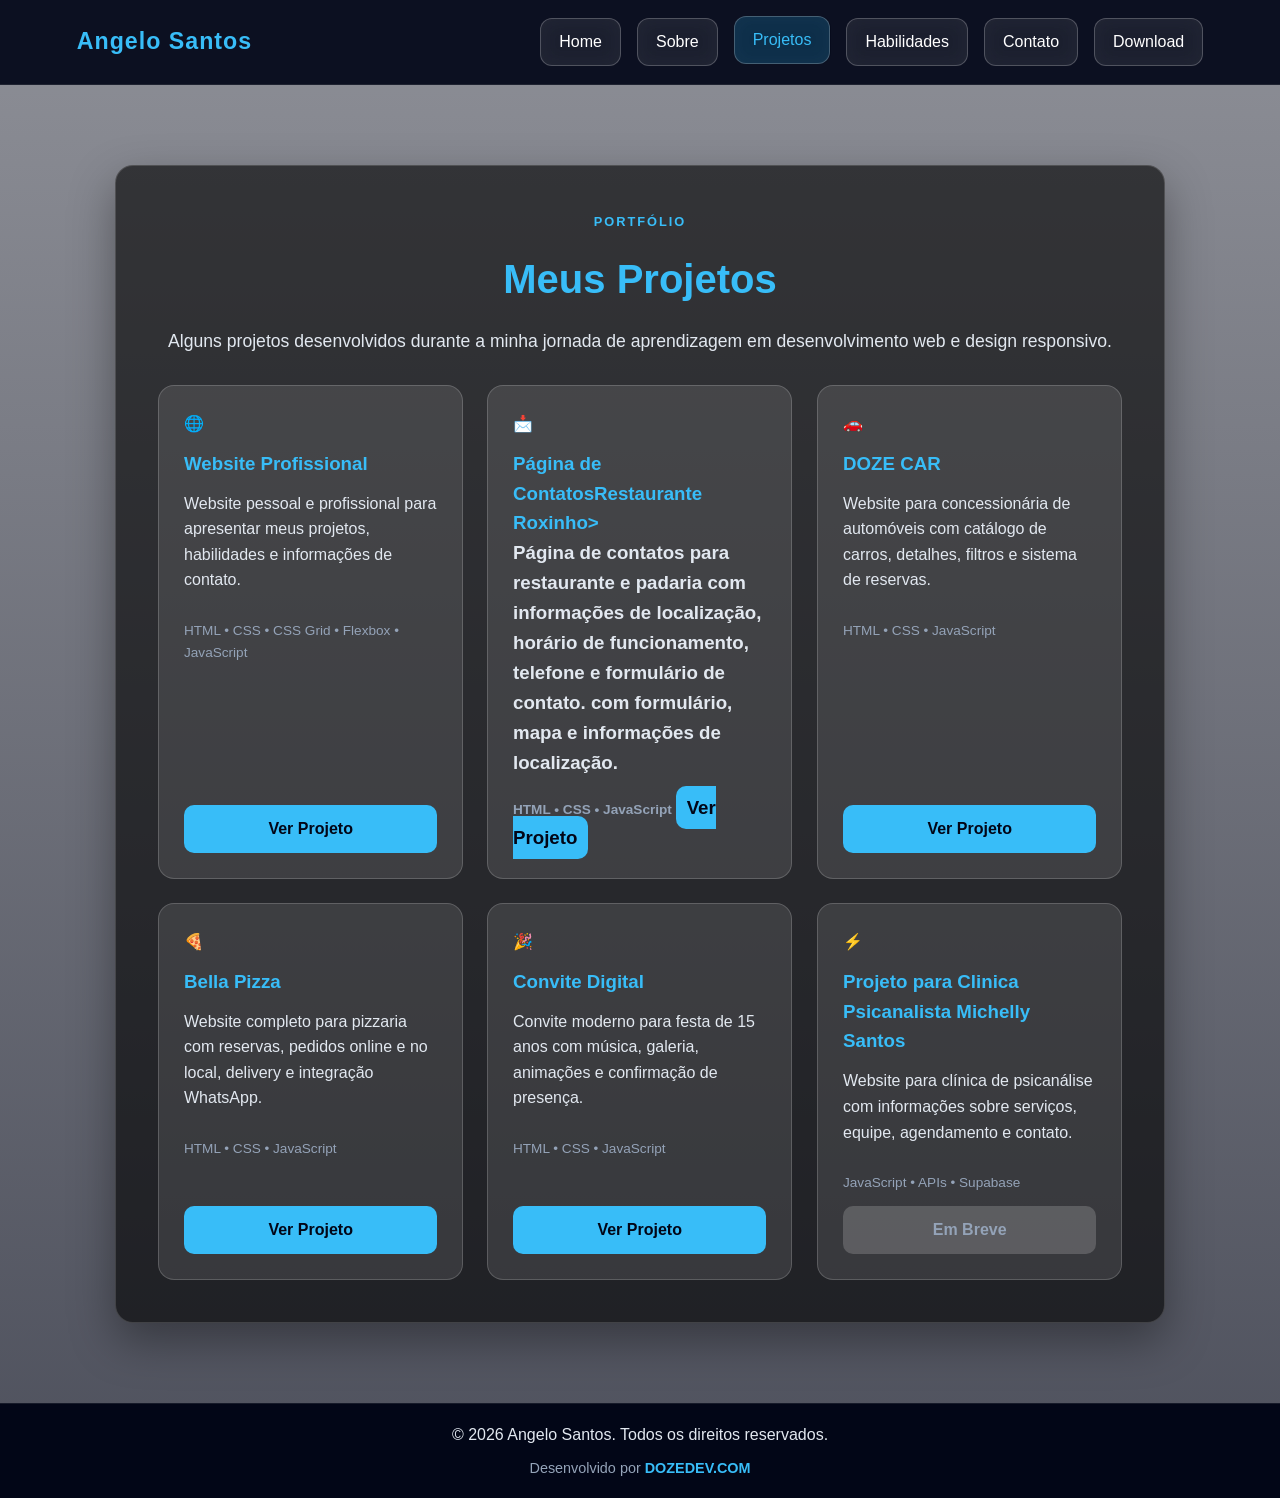
==== projeto.html @ 3544f1a5 "Atualização 25.5.1" ====
<!DOCTYPE html>
<html lang="pt">

<head>
    <meta charset="UTF-8" />
    <meta name="viewport" content="width=device-width, initial-scale=1.0" />

    <title>Projetos | Angelo Santos</title>

    <meta name="description"
        content="Conheça os projetos desenvolvidos por Angelo Santos durante sua formação em desenvolvimento web." />

    <link rel="stylesheet" href="style.css" />
</head>

<body>

    <!-- ==========================================
         HEADER
    ========================================== -->

    <header>

        <nav class="navbar">

            <a href="index.html" class="logo">
                Angelo Santos
            </a>

            <ul class="nav-links">

                <li>
                    <a href="index.html">
                        Home
                    </a>
                </li>

                <li>
                    <a href="sobre.html">
                        Sobre
                    </a>
                </li>

                <li>
                    <a href="projeto.html" class="active">
                        Projetos
                    </a>
                </li>

                <li>
                    <a href="habilidades.html">
                        Habilidades
                    </a>
                </li>

                <li>
                    <a href="contactos.html">
                        Contato
                    </a>
                </li>

                <li>
                    <a href="download.html">
                        Download
                    </a>
                </li>

            </ul>

        </nav>

    </header>

    <!-- ==========================================
         MAIN
    ========================================== -->

    <main>

        <section class="section" id="projetos">

            <div class="glass-box">

                <span class="tag">
                    Portfólio
                </span>

                <h2>
                    Meus Projetos
                </h2>

                <p class="intro-projetos">
                    Alguns projetos desenvolvidos durante a minha jornada de aprendizagem
                    em desenvolvimento web e design responsivo.
                </p>

                <div class="projects-grid">

                    <!-- PROJETO 1 -->

                    <article class="project-card">

                        <div class="project-icon">
                            🌐
                        </div>

                        <h3>
                            Website Profissional
                        </h3>

                        <p>
                            Website pessoal e profissional para apresentar meus projetos,
                            habilidades e informações de contato.
                        </p>

                        <span class="tech">
                            HTML • CSS • CSS Grid • Flexbox • JavaScript
                        </span>

                        <a href="https://angelosantos824.github.io/usedoze"
                           class="project-link">
                            Ver Projeto
                        </a>

                    </article>

                    <!-- PROJETO 2 -->

                    <article class="project-card">

                        <div class="project-icon">
                            📩
                        </div>

                        <h3>
                            Página de ContatosRestaurante Roxinho>

                        <p>
                            Página de contatos para restaurante e padaria com informações de localização, horário de funcionamento,
                             telefone e formulário de contato.
                            com formulário, mapa e informações de localização.
                        </p>

                        <span class="tech">
                            HTML • CSS • JavaScript
                        </span>

                        <a href="https://angelosantos824.github.io/Roxinho"
                           class="project-link">
                            Ver Projeto
                        </a>

                    </article>

                    <!-- PROJETO 3 -->

                    <article class="project-card">

                        <div class="project-icon">
                            🚗
                        </div>

                        <h3>
                            DOZE CAR
                        </h3>

                        <p>
                            Website para concessionária de automóveis com catálogo de carros, detalhes, filtros e
                             sistema de reservas.
                        </p>

                        <span class="tech">
                            HTML • CSS • JavaScript
                        </span>

                        <a href="https://angelosantos824.github.io/DOZE-CAR/"
                           class="project-link">
                            Ver Projeto
                        </a>

                    </article>

                    <!-- PROJETO 4 -->

                    <article class="project-card">

                        <div class="project-icon">
                            🍕
                        </div>

                        <h3>
                            Bella Pizza
                        </h3>

                        <p>
                            Website completo para pizzaria com reservas,
                            pedidos online e no local, delivery e integração WhatsApp.
                        </p>

                        <span class="tech">
                            HTML • CSS • JavaScript
                        </span>

                        <a href="https://angelosantos824.github.io/Bela-Pizza/"
                           class="project-link">
                            Ver Projeto
                        </a>

                    </article>

                    <!-- PROJETO 5 -->

                    <article class="project-card">

                        <div class="project-icon">
                            🎉
                        </div>

                        <h3>
                            Convite Digital
                        </h3>

                        <p>
                            Convite moderno para festa de 15 anos com música,
                            galeria, animações e confirmação de presença.
                        </p>

                        <span class="tech">
                            HTML • CSS • JavaScript
                        </span>

                        <a href="https://angelosantos824.github.io/15y/"
                           class="project-link">
                            Ver Projeto
                        </a>

                    </article>

                    <!-- PROJETO 6 -->

                    <article class="project-card">

                        <div class="project-icon">
                            ⚡
                        </div>

                        <h3>
                            Projeto para Clinica Psicanalista Michelly Santos
                        </h3>

                        <p>
                            Website para clínica de psicanálise com informações sobre serviços, equipe, agendamento e contato.
                        </p>

                        <span class="tech">
                            JavaScript • APIs • Supabase
                        </span>

                        <a href="https://www.michellysantospsi.com/"
                           class="project-link disabled">
                            Em Breve
                        </a>

                    </article>

                </div>

            </div>

        </section>

    </main>

    <!-- ==========================================
         FOOTER
    ========================================== -->

    <footer class="footer">

        <p>
            &copy; 2026 Angelo Santos. Todos os direitos reservados.
        </p>

        <p class="dev-footer">
            Desenvolvido por

            <a href="https://angelosantos824.github.io/usedoze/"
               target="_blank"
               rel="noopener noreferrer">

                DOZEDEV.COM

            </a>
        </p>

    </footer>

</body>

</html>
---- style.css ----
/* ==========================================
   PORTFÓLIO ANGELO SANTOS - STYLE.CSS
========================================== */

/* RESET */
* {
  margin: 0;
  padding: 0;
  box-sizing: border-box;
}

/* BASE */
html {
  scroll-behavior: smooth;
}

body {
  min-height: 100vh;
  font-family: Arial, Helvetica, sans-serif;
  color: #e2e8f0;
  line-height: 1.6;
  background:
    linear-gradient(rgba(2, 6, 23, 0.45), rgba(2, 6, 23, 0.7)),
    url("Imagens/fundo.avif") no-repeat center center fixed;
  background-size: cover;
}

img {
  max-width: 100%;
  display: block;
}

main {
  min-height: calc(100vh - 140px);
}

/* NAVBAR */
.navbar {
  display: flex;
  justify-content: space-between;
  align-items: center;
  padding: 18px 6%;
  background: rgba(2, 6, 23, 0.92);
  backdrop-filter: blur(12px);
  position: sticky;
  top: 0;
  z-index: 1000;
}

.logo {
  font-size: 1.45rem;
  font-weight: 800;
  color: #38bdf8;
  letter-spacing: 1px;
}

.nav-links {
  list-style: none;
  display: flex;
  gap: 16px;
}

.nav-links a {
  display: inline-block;
  color: #fff;
  text-decoration: none;
  background: rgba(255, 255, 255, 0.1);
  padding: 10px 18px;
  border-radius: 12px;
  border: 1px solid rgba(255, 255, 255, 0.22);
  backdrop-filter: blur(10px);
  transition: 0.3s ease;
}

.nav-links a:hover,
.nav-links a.active {
  background: rgba(56, 189, 248, 0.22);
  color: #38bdf8;
  transform: translateY(-2px);
}

/* SECTIONS */
.section {
  padding: 80px 20px;
  display: flex;
  justify-content: center;
  align-items: center;
  animation: fadeUp 0.8s ease both;
}

.glass-box {
  width: min(1050px, 100%);
  background: rgba(0, 0, 0, 0.62);
  padding: 42px;
  border-radius: 18px;
  border: 1px solid rgba(255,255,255,0.15);
  backdrop-filter: blur(8px);
  box-shadow: 0 18px 45px rgba(0,0,0,0.35);
  text-align: center;
  animation: fadeUp 1s ease both;
}

.section h1,
.section h2 {
  color: #38bdf8;
  margin-bottom: 16px;
}

.section h1 {
  font-size: clamp(2.2rem, 6vw, 4rem);
}

.section h2 {
  font-size: clamp(1.7rem, 4vw, 2.5rem);
}

.section p {
  margin-bottom: 15px;
}

/* HOME */
#home .glass-box {
  align-items: center;
}

.home-img {
  margin: 24px auto;
  max-width: 420px;
  border-radius: 14px;
  transition: 0.3s ease;
}

.home-img:hover {
  transform: scale(1.04);
}

/* NOTÍCIAS */
.container-noticias {
  display: flex;
  flex-wrap: wrap;
  gap: 20px;
  margin-top: 30px;
}

.noticia {
  flex: 1 1 300px;
  background: rgba(255,255,255,0.1);
  padding: 16px;
  border-radius: 14px;
  border: 1px solid rgba(255,255,255,0.15);
  transition: 0.3s ease;
  text-align: left;
}

.noticia:hover {
  transform: translateY(-6px);
  box-shadow: 0 12px 25px rgba(0,0,0,0.3);
}

.noticia img {
  width: 100%;
  height: 170px;
  object-fit: cover;
  border-radius: 10px;
  margin-bottom: 12px;
}

.conteudo h3 {
  color: #38bdf8;
  margin-bottom: 8px;
}

/* SOBRE */
#sobre p {
  font-size: 1rem;
  line-height: 1.7;
}

.sobre-extra {
  margin-top: 20px;
  font-style: italic;
  color: #94a3b8;
}

/* PROJETOS */
.intro-projetos {
  margin-bottom: 15px;
  font-size: 1.1rem;
}

.destaque {
  margin-top: 15px;
  font-style: italic;
  color: #94a3b8;
}

.projetos-placeholder {
  margin-top: 30px;
  padding: 25px;
  border-radius: 14px;
  background: rgba(255, 255, 255, 0.08);
  border: 1px dashed rgba(255, 255, 255, 0.3);
  font-weight: bold;
  color: #38bdf8;
}

.projects-grid {
  display: grid;
  grid-template-columns: repeat(auto-fit, minmax(260px, 1fr));
  gap: 24px;
  margin-top: 30px;
}

.project-card {
  background: rgba(255,255,255,0.1);
  border-radius: 16px;
  padding: 25px;
  border: 1px solid rgba(255,255,255,0.18);
  transition: 0.3s ease;
  display: flex;
  flex-direction: column;
  gap: 12px;
  text-align: left;
}

.project-card:hover {
  transform: translateY(-6px);
  background: rgba(56,189,248,0.15);
}

.project-card h3 {
  color: #38bdf8;
}

.project-card p {
  color: #e2e8f0;
}

.tech {
  font-size: 0.85rem;
  color: #94a3b8;
}

.project-link {
  margin-top: auto;
  text-align: center;
  padding: 11px;
  border-radius: 10px;
  background: #38bdf8;
  color: #020617;
  font-weight: 800;
  text-decoration: none;
  transition: 0.3s ease;
}

.project-link:hover {
  background: #0ea5e9;
  transform: translateY(-2px);
}

.project-link.disabled {
  background: rgba(255,255,255,0.18);
  color: #94a3b8;
  pointer-events: none;
}

/* HABILIDADES */
.skills-list {
  list-style: none;
  margin-top: 25px;
  display: grid;
  grid-template-columns: repeat(auto-fit, minmax(220px, 1fr));
  gap: 15px;
}

.skills-list li {
  background: rgba(255,255,255,0.1);
  padding: 16px;
  border-radius: 12px;
  font-weight: 800;
  border: 1px solid rgba(255,255,255,0.18);
  transition: 0.3s ease;
}

.skills-list li:hover {
  transform: translateY(-4px);
  background: rgba(56,189,248,0.2);
  color: #38bdf8;
}

.skills-list li span {
  display: block;
  font-size: 0.9rem;
  font-weight: normal;
  color: #94a3b8;
  margin-top: 5px;
}

/* DOWNLOADS */
.download-list {
  list-style: none;
  margin-top: 25px;
  display: flex;
  flex-direction: column;
  gap: 15px;
}

.download-list a {
  display: block;
  padding: 14px 20px;
  border-radius: 10px;
  background: rgba(255,255,255,0.1);
  color: #e2e8f0;
  text-decoration: none;
  font-weight: 800;
  border: 1px solid rgba(255,255,255,0.18);
  transition: 0.3s ease;
}

.download-list a:hover {
  background: rgba(56,189,248,0.2);
  color: #38bdf8;
  transform: translateX(5px);
}

/* CONTATOS */
.social-list {
  list-style: none;
  margin: 25px 0;
  display: flex;
  flex-wrap: wrap;
  justify-content: center;
  gap: 15px;
}

.social-list a {
  background: rgba(255,255,255,0.1);
  padding: 12px 20px;
  border-radius: 10px;
  color: #e2e8f0;
  text-decoration: none;
  font-weight: 800;
  border: 1px solid rgba(255,255,255,0.18);
  transition: 0.3s ease;
}

.social-list a:hover {
  background: rgba(56,189,248,0.25);
  color: #38bdf8;
  transform: translateY(-2px);
}

.fala-comigo {
  margin-top: 30px;
  display: flex;
  justify-content: center;
}

.fala-comigo a {
  background: #38bdf8;
  color: #020617;
  padding: 14px 30px;
  border-radius: 12px;
  font-weight: 800;
  text-decoration: none;
  transition: 0.3s ease;
}

.fala-comigo a:hover {
  background: #0ea5e9;
  transform: translateY(-3px);
}

/* FORMULÁRIO */
form {
  width: min(700px, 100%);
  margin: 25px auto 0;
  display: flex;
  flex-direction: column;
  gap: 15px;
}

input,
textarea,
button {
  font-family: inherit;
}

input,
textarea {
  width: 100%;
  padding: 13px;
  border-radius: 10px;
  border: 1px solid rgba(255,255,255,0.2);
  background: rgba(255,255,255,0.08);
  color: #fff;
  outline: none;
}

textarea {
  resize: vertical;
  min-height: 120px;
}

button {
  border: none;
  background: #38bdf8;
  color: #020617;
  padding: 14px;
  border-radius: 12px;
  font-weight: 800;
  cursor: pointer;
  transition: 0.3s ease;
}

button:hover {
  background: #0ea5e9;
}

/* FOOTER */
.footer {
  background: #020617;
  color: #e2e8f0;
  text-align: center;
  padding: 18px;
}

/* ANIMAÇÕES */
@keyframes fadeUp {
  from {
    opacity: 0;
    transform: translateY(22px);
  }

  to {
    opacity: 1;
    transform: translateY(0);
  }
}

/* RESPONSIVO */
@media (max-width: 800px) {
  .navbar {
    flex-direction: column;
    gap: 16px;
    padding: 18px 20px;
  }

  .nav-links {
    flex-wrap: wrap;
    justify-content: center;
    gap: 10px;
  }

  .nav-links a {
    padding: 9px 13px;
    font-size: 0.9rem;
  }

  .section {
    padding: 55px 15px;
  }

  .glass-box {
    padding: 28px 20px;
  }

  .container-noticias {
    flex-direction: column;
  }

  .noticia {
    text-align: center;
  }
}

@media (max-width: 480px) {
  .logo {
    font-size: 1.2rem;
  }

  .home-img {
    max-width: 100%;
  }

  .social-list {
    flex-direction: column;
  }

  .social-list a,
  .fala-comigo a {
    width: 100%;
  }
}

.tag {
  display: inline-block;
  color: #38bdf8;
  font-weight: 800;
  letter-spacing: 2px;
  text-transform: uppercase;
  font-size: 0.8rem;
  margin-bottom: 15px;
}

.hero-actions {
  display: flex;
  justify-content: center;
  gap: 15px;
  margin: 25px 0;
  flex-wrap: wrap;
}

.btn-primary,
.btn-outline {
  display: inline-block;
  padding: 13px 24px;
  border-radius: 12px;
  font-weight: 800;
  text-decoration: none;
  transition: 0.3s ease;
}

.btn-primary {
  background: #38bdf8;
  color: #020617;
}

.btn-primary:hover {
  background: #0ea5e9;
  transform: translateY(-3px);
}

.btn-outline {
  border: 1px solid #38bdf8;
  color: #38bdf8;
}

.btn-outline:hover {
  background: rgba(56, 189, 248, 0.15);
  transform: translateY(-3px);
}

.iefp-link {
  display: inline-block;
  margin-top: 15px;
}
.sobre-destaque {
  display: grid;
  grid-template-columns: repeat(auto-fit, minmax(180px, 1fr));
  gap: 15px;
  margin: 35px 0;
}

.destaque-item {
  background: rgba(255,255,255,0.08);
  border: 1px solid rgba(255,255,255,0.15);
  border-radius: 14px;
  padding: 18px;
  text-align: center;
  font-weight: 700;
  transition: 0.3s ease;
}

.destaque-item:hover {
  transform: translateY(-5px);
  background: rgba(56,189,248,0.15);
}

.destaque-item span {
  display: block;
  margin-top: 8px;
  color: #e2e8f0;
}

.skills-grid {
  display: grid;
  grid-template-columns: repeat(auto-fit, minmax(230px, 1fr));
  gap: 22px;
  margin-top: 35px;
}

.skill-card {
  background: rgba(255,255,255,0.08);
  border: 1px solid rgba(255,255,255,0.15);
  border-radius: 16px;
  padding: 28px 22px;
  transition: 0.3s ease;
  text-align: center;
}

.skill-card:hover {
  transform: translateY(-6px);
  background: rgba(56,189,248,0.15);
}

.skill-icon {
  font-size: 2.4rem;
  margin-bottom: 15px;
}

.skill-card h3 {
  color: #38bdf8;
  margin-bottom: 10px;
}

.skill-card p {
  color: #e2e8f0;
  font-size: 0.95rem;
  margin-bottom: 18px;
}

.skill-level {
  display: inline-block;
  padding: 8px 14px;
  border-radius: 999px;
  background: rgba(56,189,248,0.15);
  color: #38bdf8;
  font-size: 0.8rem;
  font-weight: 700;
}

.habilidades-extra {
  margin-top: 45px;
  padding: 25px;
  border-radius: 16px;
  background: rgba(255,255,255,0.05);
  border: 1px solid rgba(255,255,255,0.1);
}

.habilidades-extra h3 {
  color: #38bdf8;
  margin-bottom: 12px;
}
.contact-intro {
  margin-bottom: 35px;
}

.contact-form {
  width: 100%;
  max-width: 750px;
  margin: 0 auto;
  display: flex;
  flex-direction: column;
  gap: 22px;
}

.contact-form textarea {
  min-height: 180px;
  resize: vertical;
}

.form-group {
  text-align: left;
}

.form-group label {
  display: block;
  margin-bottom: 8px;
  color: #38bdf8;
  font-weight: 700;
}

.btn-contact {
  width: 100%;
  padding: 15px;
  border: none;
  border-radius: 12px;
  background: #38bdf8;
  color: #020617;
  font-weight: 800;
  cursor: pointer;
  transition: 0.3s ease;
}

.btn-contact:hover {
  background: #0ea5e9;
  transform: translateY(-3px);
}

.contact-social {
  margin-top: 45px;
}

.contact-social h3 {
  margin-bottom: 18px;
  color: #38bdf8;
}
.download-intro {
  margin-bottom: 40px;
}

.downloads-grid {
  display: grid;
  grid-template-columns: repeat(auto-fit, minmax(240px, 1fr));
  gap: 24px;
  margin-top: 35px;
}

.download-card {
  background: rgba(255,255,255,0.08);
  border: 1px solid rgba(255,255,255,0.15);
  border-radius: 16px;
  padding: 28px 22px;
  text-align: center;
  transition: 0.3s ease;
}

.download-card:hover {
  transform: translateY(-6px);
  background: rgba(56,189,248,0.15);
}

.download-icon {
  font-size: 2.5rem;
  margin-bottom: 15px;
}

.download-card h3 {
  color: #38bdf8;
  margin-bottom: 10px;
}

.download-card p {
  color: #e2e8f0;
  font-size: 0.95rem;
  margin-bottom: 22px;
}

.download-btn {
  display: inline-block;
  padding: 12px 20px;
  border-radius: 12px;
  background: #38bdf8;
  color: #020617;
  font-weight: 800;
  text-decoration: none;
  transition: 0.3s ease;
}

.download-btn:hover {
  background: #0ea5e9;
  transform: translateY(-3px);
}

.download-alert {
  margin-top: 45px;
  padding: 18px;
  border-radius: 14px;
  background: rgba(239,68,68,0.12);
  border: 1px solid rgba(239,68,68,0.25);
  color: #fecaca;
}

.social-grid {
  display: grid;
  grid-template-columns: repeat(auto-fit, minmax(220px, 1fr));
  gap: 22px;
  margin-top: 35px;
}

.social-card {
  text-decoration: none;
  color: #e2e8f0;
  background: rgba(255,255,255,0.08);
  border: 1px solid rgba(255,255,255,0.15);
  border-radius: 16px;
  padding: 28px 22px;
  transition: 0.3s ease;
  text-align: center;
}

.social-card:hover {
  transform: translateY(-6px);
  background: rgba(56,189,248,0.15);
}

.social-icon {
  font-size: 2.5rem;
  margin-bottom: 15px;
}

.social-card h3 {
  color: #38bdf8;
  margin-bottom: 10px;
}

.social-card p {
  font-size: 0.95rem;
  color: #cbd5e1;
}

.contact-box {
  margin-top: 50px;
  padding: 30px;
  border-radius: 18px;
  background: rgba(255,255,255,0.05);
  border: 1px solid rgba(255,255,255,0.12);
}

.contact-box h3 {
  color: #38bdf8;
  margin-bottom: 25px;
}

.contact-info-grid {
  display: grid;
  gap: 20px;
}

.contact-info-item {
  display: flex;
  align-items: center;
  gap: 15px;
  text-align: left;
  padding: 18px;
  border-radius: 12px;
  background: rgba(255,255,255,0.05);
}

.contact-info-item span {
  font-size: 1.8rem;
}

.contact-info-item strong {
  color: #38bdf8;
  display: block;
  margin-bottom: 4px;
}

/* ==========================================
   MELHORIAS VISUAIS FINAIS
========================================== */

/* SCROLLBAR */

::-webkit-scrollbar {
  width: 10px;
}

::-webkit-scrollbar-track {
  background: #020617;
}

::-webkit-scrollbar-thumb {
  background: #38bdf8;
  border-radius: 999px;
}

::-webkit-scrollbar-thumb:hover {
  background: #0ea5e9;
}

/* SELEÇÃO DE TEXTO */

::selection {
  background: #38bdf8;
  color: #020617;
}

/* NAVBAR */

.navbar {
  border-bottom: 1px solid rgba(255,255,255,0.08);
}

/* LOGO */

.logo {
  text-decoration: none;
  transition: 0.3s ease;
}

.logo:hover {
  transform: scale(1.03);
  color: #7dd3fc;
}

/* GLASS EFFECT MELHORADO */

.glass-box {
  overflow: hidden;
  position: relative;
}

.glass-box::before {
  content: "";

  position: absolute;

  top: 0;

  left: -100%;

  width: 100%;

  height: 100%;

  background: linear-gradient(
    120deg,
    transparent,
    rgba(255,255,255,0.05),
    transparent
  );

  transition: 0.8s;
}

.glass-box:hover::before {
  left: 100%;
}

/* ANIMAÇÃO SUAVE */

.project-card,
.skill-card,
.social-card,
.download-card,
.noticia,
.destaque-item {
  will-change: transform;
}

/* SOMBRA PREMIUM */

.project-card:hover,
.skill-card:hover,
.social-card:hover,
.download-card:hover,
.noticia:hover {
  box-shadow:
    0 15px 35px rgba(0,0,0,0.35),
    0 0 15px rgba(56,189,248,0.15);
}

/* INPUTS */

input:focus,
textarea:focus {
  border-color: #38bdf8;
  box-shadow: 0 0 0 4px rgba(56,189,248,0.15);
}

/* FOOTER */

.footer {
  border-top: 1px solid rgba(255,255,255,0.08);
}

.dev-footer {
  margin-top: 10px;
  font-size: 0.9rem;
  color: #94a3b8;
}

.dev-footer a {
  color: #38bdf8;
  text-decoration: none;
  font-weight: 800;
  transition: 0.3s ease;
}

.dev-footer a:hover {
  color: #7dd3fc;
}

/* RESPONSIVO EXTRA */

@media (max-width: 600px) {

  .glass-box {
    padding: 24px 18px;
  }

  .section h1 {
    font-size: 2rem;
  }

  .section h2 {
    font-size: 1.6rem;
  }

  .navbar {
    padding: 16px;
  }

  .nav-links {
    width: 100%;
  }

  .nav-links a {
    width: 100%;
    text-align: center;
  }

  .hero-actions {
    flex-direction: column;
  }

  .btn-primary,
  .btn-outline {
    width: 100%;
  }

  .contact-info-item {
    flex-direction: column;
    text-align: center;
  }

}
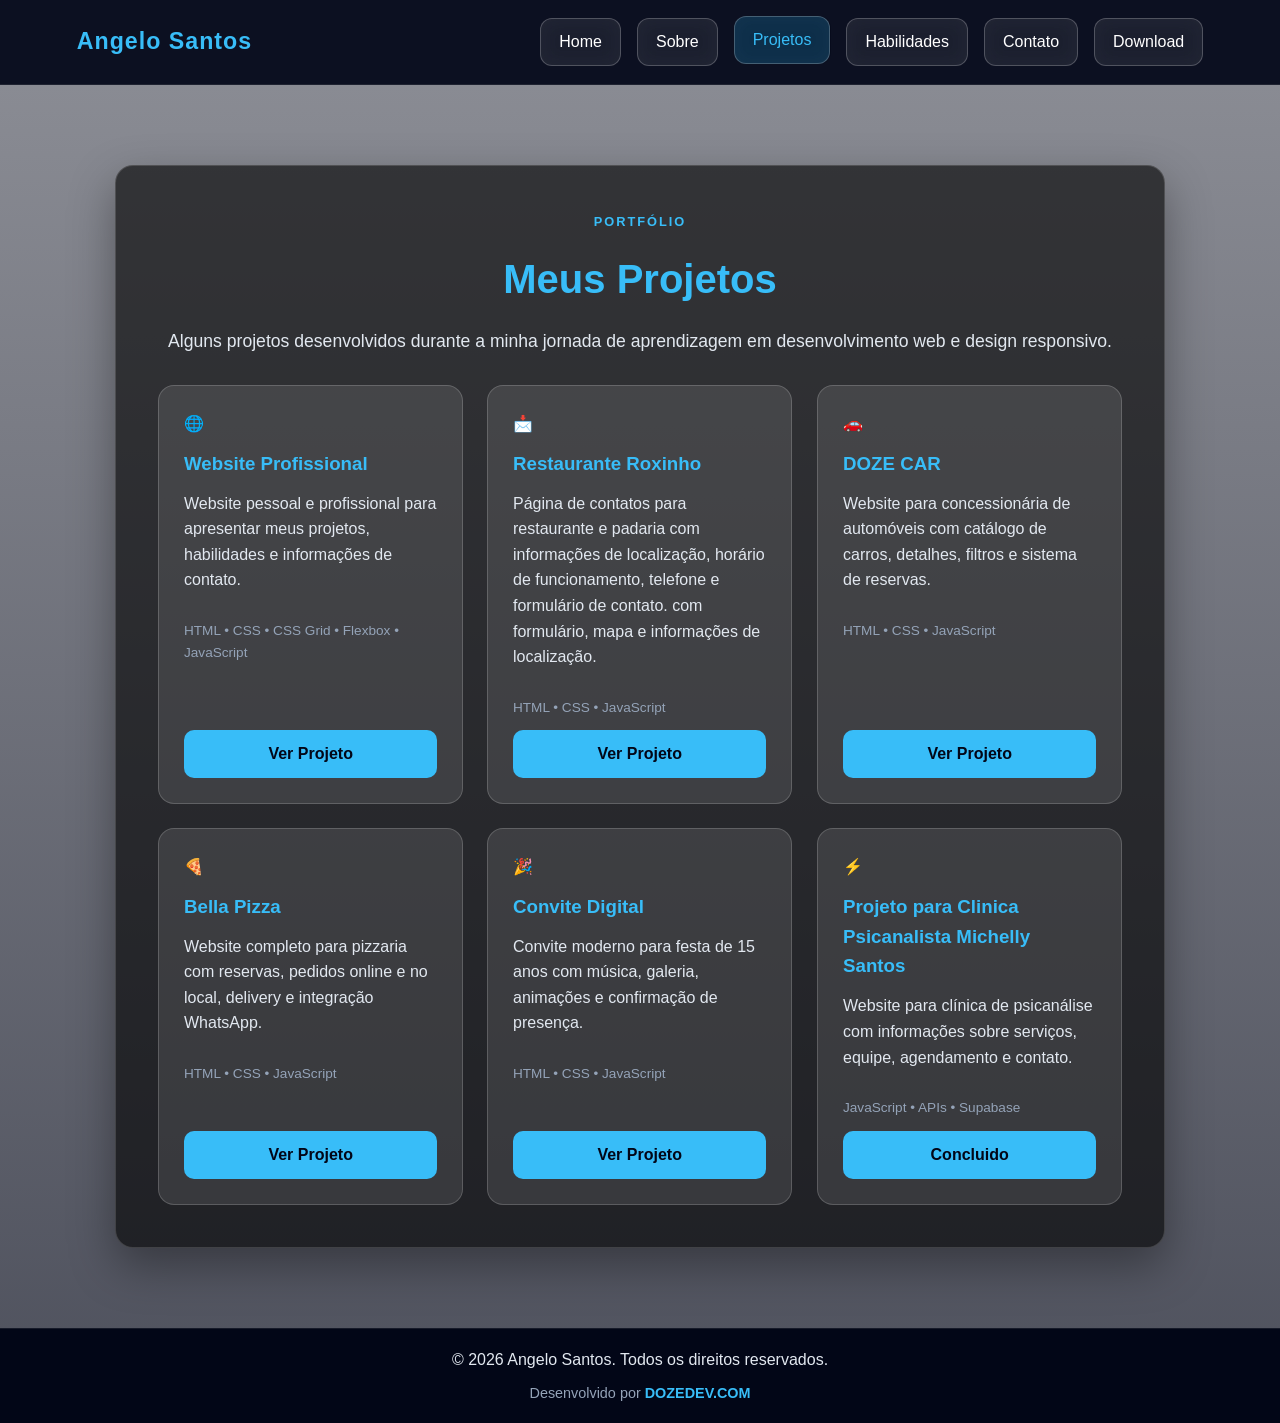
==== commit 576dd08c: "Atualização boton Psi" ====
--- a/projeto.html
+++ b/projeto.html
@@ -133,7 +133,8 @@
                         </div>
 
                         <h3>
-                            Página de ContatosRestaurante Roxinho>
+                            Restaurante Roxinho
+                        </h3>
 
                         <p>
                             Página de contatos para restaurante e padaria com informações de localização, horário de funcionamento,
@@ -257,8 +258,8 @@
                         </span>
 
                         <a href="https://www.michellysantospsi.com/"
-                           class="project-link disabled">
-                            Em Breve
+                           class="project-link">
+                            Concluido
                         </a>
 
                     </article>
